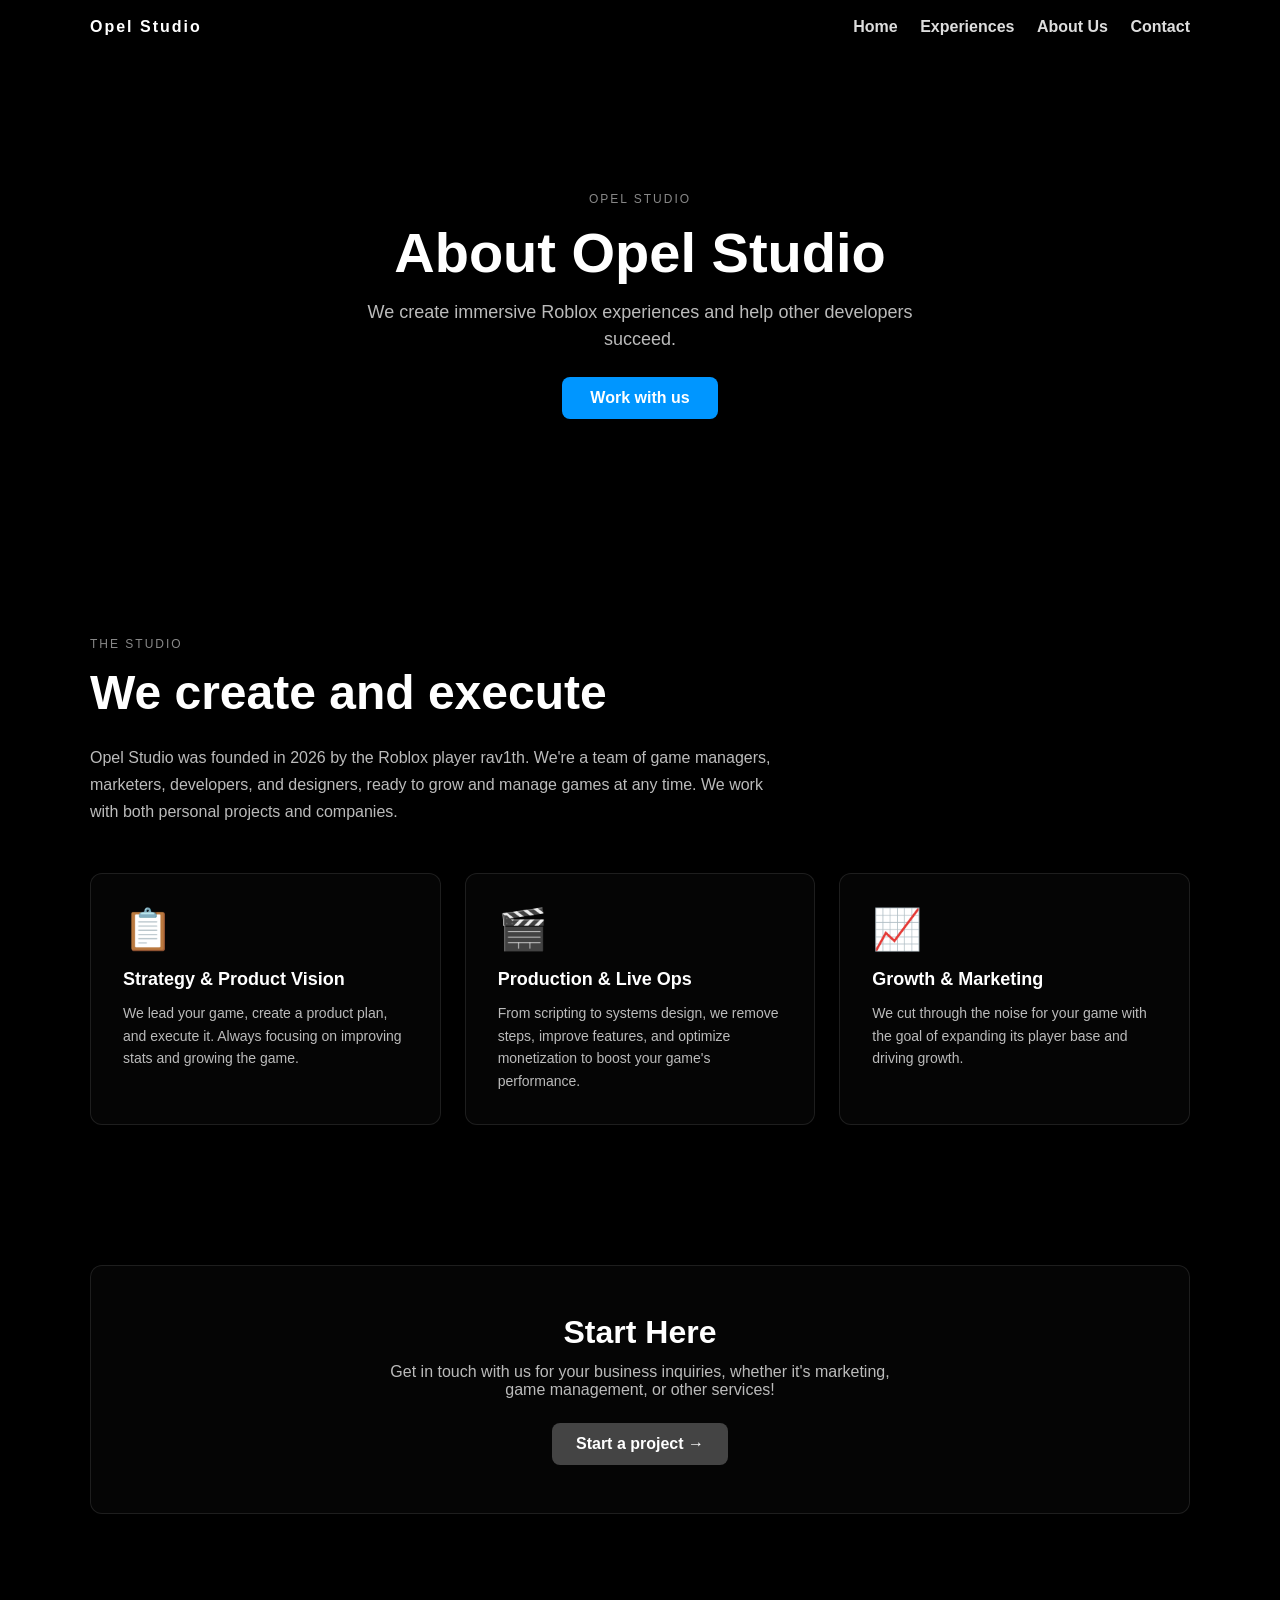
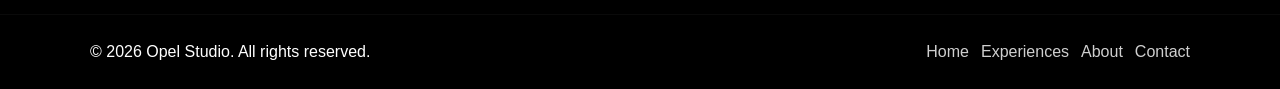
==== about.html @ bd3140bf "Add files via upload" ====
<!DOCTYPE html>
<html lang="en">
<head>
    <meta charset="utf-8">
    <meta name="viewport" content="width=device-width, initial-scale=1">
    <title>Opel Studio - About Us</title>
    <link rel="stylesheet" href="style.css">
</head>
<body>
    <header class="site-header">
        <div class="container">
            <a class="logo" href="index.html">
                <img src="https://nordicgames.dev/logo.svg" alt="Opel Studio logo" onerror="this.style.display='none'">
                <span class="site-title">Opel Studio</span>
            </a>
            <nav class="main-nav">
                <a href="index.html">Home</a>
                <a href="experiences.html">Experiences</a>
                <a href="about.html">About Us</a>
                <a href="contact.html">Contact</a>
            </nav>
        </div>
    </header>

    <main>
        <!-- Hero Section -->
        <section class="about-hero">
            <div class="about-hero-bg" style="background-image: url('https://cdn.nichesites.pikoya.com/coolgames_app/images/games/71047/market_880x340.jpg')"></div>
            <div class="container about-hero-content">
                <div class="about-label">OPEL STUDIO</div>
                <h1>About Opel Studio</h1>
                <p class="about-subtitle">We create immersive Roblox experiences and help other developers succeed.</p>
                <a href="contact.html" class="btn-primary">Work with us</a>
            </div>
        </section>

        <!-- Studio Section -->
        <section class="studio-section">
            <div class="container">
                <div class="studio-label">THE STUDIO</div>
                <h2>We create and execute</h2>
                <p class="studio-desc">Opel Studio was founded in 2026 by the Roblox player rav1th. We're a team of game managers, marketers, developers, and designers, ready to grow and manage games at any time. We work with both personal projects and companies.</p>

                <!-- Service Cards -->
                <div class="service-cards">
                    <div class="service-card">
                        <div class="service-icon">📋</div>
                        <h3>Strategy & Product Vision</h3>
                        <p>We lead your game, create a product plan, and execute it. Always focusing on improving stats and growing the game.</p>
                    </div>
                    <div class="service-card">
                        <div class="service-icon">🎬</div>
                        <h3>Production & Live Ops</h3>
                        <p>From scripting to systems design, we remove steps, improve features, and optimize monetization to boost your game's performance.</p>
                    </div>
                    <div class="service-card">
                        <div class="service-icon">📈</div>
                        <h3>Growth & Marketing</h3>
                        <p>We cut through the noise for your game with the goal of expanding its player base and driving growth.</p>
                    </div>
                </div>
            </div>
        </section>

        <!-- CTA Section -->
        <section class="cta-section">
            <div class="container">
                <div class="cta-box">
                    <h2>Start Here</h2>
                    <p>Get in touch with us for your business inquiries, whether it's marketing, game management, or other services!</p>
                    <a href="contact.html" class="cta-btn">Start a project →</a>
                </div>
            </div>
        </section>
    </main>

    <footer class="site-footer">
        <div class="container">
            <div>© 2026 Opel Studio. All rights reserved.</div>
            <nav class="footer-nav"><a href="index.html">Home</a><a href="experiences.html">Experiences</a><a href="about.html">About</a><a href="contact.html">Contact</a></nav>
        </div>
    </footer>
</body>
</html>
---- style.css ----
/* Basic page reset */
html, body { height: 100%; }
body {
	margin: 0;
	background-color: #000;
	font-family: Arial, Helvetica, sans-serif;
	color: #fff;
}

.image-container {
	position: relative;
	width: 100%;
	max-width: 1200px;
	height: 400px;
	margin: 0 auto;
	overflow: hidden;
}

.bg-image {
	position: absolute;
	inset: 0;
	background-image: url('https://images.mobi.gg/uploads/2023/11/993/banner-roblox.webp');
	background-size: cover;
	background-position: center;
	transform: scale(1.5);
	filter: blur(2px) brightness(0.45);
}

.overlay-text {
	position: absolute;
	top: 50%;
	left: 50%;
	transform: translate(-50%, -50%);
	z-index: 1;
	text-align: center;
	font-weight: 700;
	font-size: clamp(24px, 6vw, 60px);
	padding: 0 1rem;
	text-shadow: 0 2px 6px rgba(0,0,0,0.6);
}

/* Responsive tweaks */
@media (max-width: 480px) {
	.image-container { height: 260px; }
}

/* New layout styles for Nordic-like site */
.container { max-width: 1100px; margin: 0 auto; padding: 0 20px; }
.site-header { background: transparent; padding: 18px 0; position: sticky; top: 0; z-index: 50; }
.site-header .container { display:flex; align-items:center; justify-content:space-between; }
.logo { display:flex; align-items:center; gap:12px; color:#fff; text-decoration:none; }
.logo img { height:36px; display:block; }
.site-title { font-weight:700; letter-spacing:2px; }
.main-nav a { color:#ddd; margin-left:18px; text-decoration:none; font-weight:600; }

.hero { padding: 60px 0; background: linear-gradient(180deg, rgba(7,7,7,0.9), rgba(6,6,6,0.95)); }
.hero-inner { display:flex; gap:40px; align-items:center; }
.hero-copy { flex:1; }
.hero h1 { font-size: clamp(28px, 4.8vw, 56px); margin:0 0 18px; line-height:1.05; }
.hero-sub { color:#cfcfcf; max-width:620px; margin-bottom:18px; }
.hero-cta .btn { display:inline-block; background:#f4f4f4; color:#000; padding:10px 16px; border-radius:8px; text-decoration:none; margin-right:10px; font-weight:700; }
.hero-cta .btn.ghost { background:transparent; color:#fff; border:1px solid rgba(255,255,255,0.12); }

.hero-stats { display:flex; gap:18px; width:320px; flex-shrink:0; }
.stat { background: rgba(255,255,255,0.03); padding:14px; border-radius:12px; text-align:center; }
.stat img { width:36px; height:36px; display:block; margin:0 auto 8px; }
.stat-num { font-size:20px; font-weight:800; }
.stat-label { font-size:11px; color:#cfcfcf; margin-top:6px; }

.portfolio { padding:48px 0; }
.portfolio h2 { margin:0 0 18px; font-size:28px; }
.grid { display:grid; grid-template-columns: repeat(auto-fit,minmax(220px,1fr)); gap:12px; }
.card { display:block; background:#0b0b0b; padding:18px; border-radius:12px; color:#fff; text-decoration:none; box-shadow: 0 6px 18px rgba(0,0,0,0.6); }

.site-footer { padding:28px 0; border-top:1px solid rgba(255,255,255,0.04); margin-top:40px; }
.site-footer .container { display:flex; justify-content:space-between; align-items:center; }
.footer-nav a { color:#cfcfcf; margin-left:12px; text-decoration:none; }

@media (max-width: 880px) {
	.hero-inner { flex-direction:column; align-items:flex-start; }
	.hero-stats { width:100%; display:flex; justify-content:space-between; }
}

/* Utility */
.text-center { text-align: center; }
.text-size { font-size: clamp(1px, 8vw, 80px); }
center-img { display: block; margin: 10 auto; }

/* Experiences Grid */
.experiences-grid {
  display: grid;
  grid-template-columns: repeat(3, 1fr);
  gap: 24px;
  margin: 40px 0;
}

.exp-card {
  display: block;
  text-decoration: none;
  color: #fff;
  border-radius: 16px;
  overflow: hidden;
  background: #0a0a0a;
  border: 1px solid rgba(255, 255, 255, 0.1);
  transition: transform 0.3s ease, box-shadow 0.3s ease, border-color 0.3s ease;
  cursor: pointer;
}

.exp-card:hover {
  transform: scale(1.06);
  box-shadow: 0 12px 32px rgba(0, 150, 255, 0.3);
  border-color: rgba(0, 150, 255, 0.5);
}

.exp-card img {
  width: 100%;
  height: 200px;
  object-fit: cover;
  display: block;
}

.card-info {
  padding: 16px;
}

.card-info h3 {
  margin: 0 0 6px;
  font-size: 16px;
  font-weight: 600;
}

.creator {
  margin: 0 0 10px;
  font-size: 13px;
  color: #bbb;
}

.stats {
  font-size: 12px;
  color: #999;
}

.stats span {
  margin-right: 12px;
}

@media (max-width: 1024px) {
  .experiences-grid {
    grid-template-columns: repeat(2, 1fr);
  }
}

@media (max-width: 640px) {
  .experiences-grid {
    grid-template-columns: 1fr;
  }
}

/* Contact Page Styles */
.contact-section {
  padding: 60px 0;
  background: #000;
}

.contact-container {
  display: grid;
  grid-template-columns: 1fr 1fr;
  gap: 60px;
  align-items: start;
}

.contact-label {
  display: inline-block;
  font-size: 12px;
  letter-spacing: 2px;
  color: #888;
  margin-bottom: 16px;
}

.contact-left h1 {
  font-size: clamp(28px, 4vw, 48px);
  margin: 0 0 18px;
  line-height: 1.1;
}

.contact-desc {
  color: #bbb;
  line-height: 1.6;
  margin-bottom: 32px;
}

.contact-methods {
  display: flex;
  flex-direction: column;
  gap: 16px;
  margin-bottom: 32px;
}

.contact-method {
  display: flex;
  gap: 16px;
  padding: 18px;
  border: 1px solid rgba(255, 255, 255, 0.1);
  border-radius: 12px;
  text-decoration: none;
  color: #fff;
  transition: border-color 0.3s ease;
}

.contact-method:hover {
  border-color: rgba(0, 150, 255, 0.5);
}

.email-method {
  cursor: default;
}

.email-method:hover {
  border-color: rgba(255, 255, 255, 0.1);
}

.method-icon {
  font-size: 32px;
  flex-shrink: 0;
}

.method-content h3 {
  margin: 0 0 6px;
  font-size: 16px;
}

.method-content p {
  margin: 0;
  font-size: 13px;
  color: #bbb;
}

.method-content small {
  color: #888;
  display: block;
  margin-top: 4px;
}

.help-box {
  border: 1px solid rgba(255, 255, 255, 0.1);
  border-radius: 12px;
  padding: 24px;
  background: rgba(255, 255, 255, 0.02);
}

.help-box h3 {
  margin: 0 0 16px;
  font-size: 16px;
}

.help-box ul {
  list-style: none;
  padding: 0;
  margin: 0;
}

.help-box li {
  font-size: 14px;
  color: #bbb;
  line-height: 1.6;
  margin-bottom: 12px;
  padding-left: 20px;
  position: relative;
}

.help-box li:before {
  content: "•";
  color: #0096ff;
  position: absolute;
  left: 0;
}

/* Form Styles */
.contact-right {
  position: sticky;
  top: 100px;
}

.form-box {
  border: 1px solid rgba(255, 255, 255, 0.1);
  border-radius: 12px;
  padding: 32px;
  background: rgba(255, 255, 255, 0.02);
}

.form-box h2 {
  margin: 0 0 10px;
  font-size: 20px;
}

.form-desc {
  color: #bbb;
  font-size: 13px;
  margin-bottom: 24px;
  line-height: 1.6;
}

form {
  display: flex;
  flex-direction: column;
}

.form-row {
  display: grid;
  grid-template-columns: 1fr 1fr;
  gap: 16px;
  margin-bottom: 16px;
}

.form-group {
  display: flex;
  flex-direction: column;
  margin-bottom: 16px;
}

.form-group label {
  font-size: 13px;
  font-weight: 600;
  margin-bottom: 8px;
  color: #fff;
}

.form-group input,
.form-group select,
.form-group textarea {
  background: rgba(255, 255, 255, 0.05);
  border: 1px solid rgba(255, 255, 255, 0.1);
  color: #fff;
  padding: 10px 12px;
  border-radius: 8px;
  font-family: inherit;
  font-size: 13px;
}

.form-group input::placeholder,
.form-group textarea::placeholder {
  color: rgba(255, 255, 255, 0.3);
}

.form-group input:focus,
.form-group select:focus,
.form-group textarea:focus {
  outline: none;
  border-color: rgba(0, 150, 255, 0.5);
  background: rgba(0, 150, 255, 0.05);
}

.form-group textarea {
  resize: vertical;
  font-family: inherit;
}

.form-note {
  font-size: 12px;
  color: #888;
  margin: 12px 0;
}

.submit-btn {
  background: #444;
  color: #fff;
  border: none;
  padding: 12px 24px;
  border-radius: 8px;
  font-weight: 700;
  letter-spacing: 1px;
  cursor: pointer;
  transition: background 0.3s ease;
  margin-top: 8px;
}

.submit-btn:hover {
  background: #555;
}

/* Responsive */
@media (max-width: 1024px) {
  .contact-container {
    grid-template-columns: 1fr;
    gap: 40px;
  }
  
  .contact-right {
    position: static;
  }
}

@media (max-width: 640px) {
  .form-row {
    grid-template-columns: 1fr;
  }
}

/* About Page Styles */
.about-hero {
  position: relative;
  height: 500px;
  display: flex;
  align-items: center;
  justify-content: center;
  overflow: hidden;
  background: #000;
}

.about-hero-bg {
  position: absolute;
  inset: 0;
  background-size: cover;
  background-position: center;
  opacity: 0.25;
  z-index: 0;
}

.about-hero-bg::after {
  content: '';
  position: absolute;
  inset: 0;
  background: linear-gradient(180deg, rgba(0, 0, 0, 0.6), rgba(0, 0, 0, 0.8));
}

.about-hero-content {
  position: relative;
  z-index: 1;
  text-align: center;
}

.about-label {
  display: inline-block;
  font-size: 12px;
  letter-spacing: 2px;
  color: #888;
  margin-bottom: 16px;
}

.about-hero h1 {
  font-size: clamp(36px, 5vw, 56px);
  margin: 0 0 16px;
  line-height: 1.1;
}

.about-subtitle {
  color: #bbb;
  font-size: 18px;
  margin: 0 0 24px;
  max-width: 600px;
  margin-left: auto;
  margin-right: auto;
  line-height: 1.5;
}

.btn-primary {
  display: inline-block;
  background: #0096ff;
  color: #fff;
  padding: 12px 28px;
  border-radius: 8px;
  text-decoration: none;
  font-weight: 700;
  transition: background 0.3s ease;
}

.btn-primary:hover {
  background: #0078cc;
}

/* Studio Section */
.studio-section {
  padding: 80px 0;
  background: #000;
}

.studio-label {
  display: inline-block;
  font-size: 12px;
  letter-spacing: 2px;
  color: #888;
  margin-bottom: 16px;
}

.studio-section h2 {
  font-size: clamp(32px, 4vw, 48px);
  margin: 0 0 24px;
  line-height: 1.1;
}

.studio-desc {
  color: #bbb;
  font-size: 16px;
  line-height: 1.7;
  margin-bottom: 48px;
  max-width: 700px;
}

/* Service Cards */
.service-cards {
  display: grid;
  grid-template-columns: repeat(3, 1fr);
  gap: 24px;
  margin-top: 40px;
}

.service-card {
  border: 1px solid rgba(255, 255, 255, 0.1);
  border-radius: 12px;
  padding: 32px;
  background: rgba(255, 255, 255, 0.02);
  transition: border-color 0.3s ease, background 0.3s ease;
}

.service-card:hover {
  border-color: rgba(0, 150, 255, 0.5);
  background: rgba(0, 150, 255, 0.05);
}

.service-icon {
  font-size: 40px;
  margin-bottom: 16px;
}

.service-card h3 {
  font-size: 18px;
  margin: 0 0 12px;
  font-weight: 700;
}

.service-card p {
  color: #bbb;
  font-size: 14px;
  line-height: 1.6;
  margin: 0;
}

/* CTA Section */
.cta-section {
  padding: 60px 0;
  background: #000;
}

.cta-box {
  border: 1px solid rgba(255, 255, 255, 0.1);
  border-radius: 12px;
  padding: 48px;
  background: rgba(255, 255, 255, 0.02);
  text-align: center;
}

.cta-box h2 {
  font-size: 32px;
  margin: 0 0 12px;
}

.cta-box p {
  color: #bbb;
  font-size: 16px;
  margin: 0 0 24px;
  max-width: 500px;
  margin-left: auto;
  margin-right: auto;
}

.cta-btn {
  display: inline-block;
  background: #444;
  color: #fff;
  padding: 12px 24px;
  border-radius: 8px;
  text-decoration: none;
  font-weight: 700;
  transition: background 0.3s ease;
}

.cta-btn:hover {
  background: #555;
}

/* Responsive About */
@media (max-width: 1024px) {
  .service-cards {
    grid-template-columns: repeat(2, 1fr);
  }
}

@media (max-width: 640px) {
  .about-hero {
    height: 400px;
  }
  
  .service-cards {
    grid-template-columns: 1fr;
  }
  
  .cta-box {
    padding: 32px;
  }
}
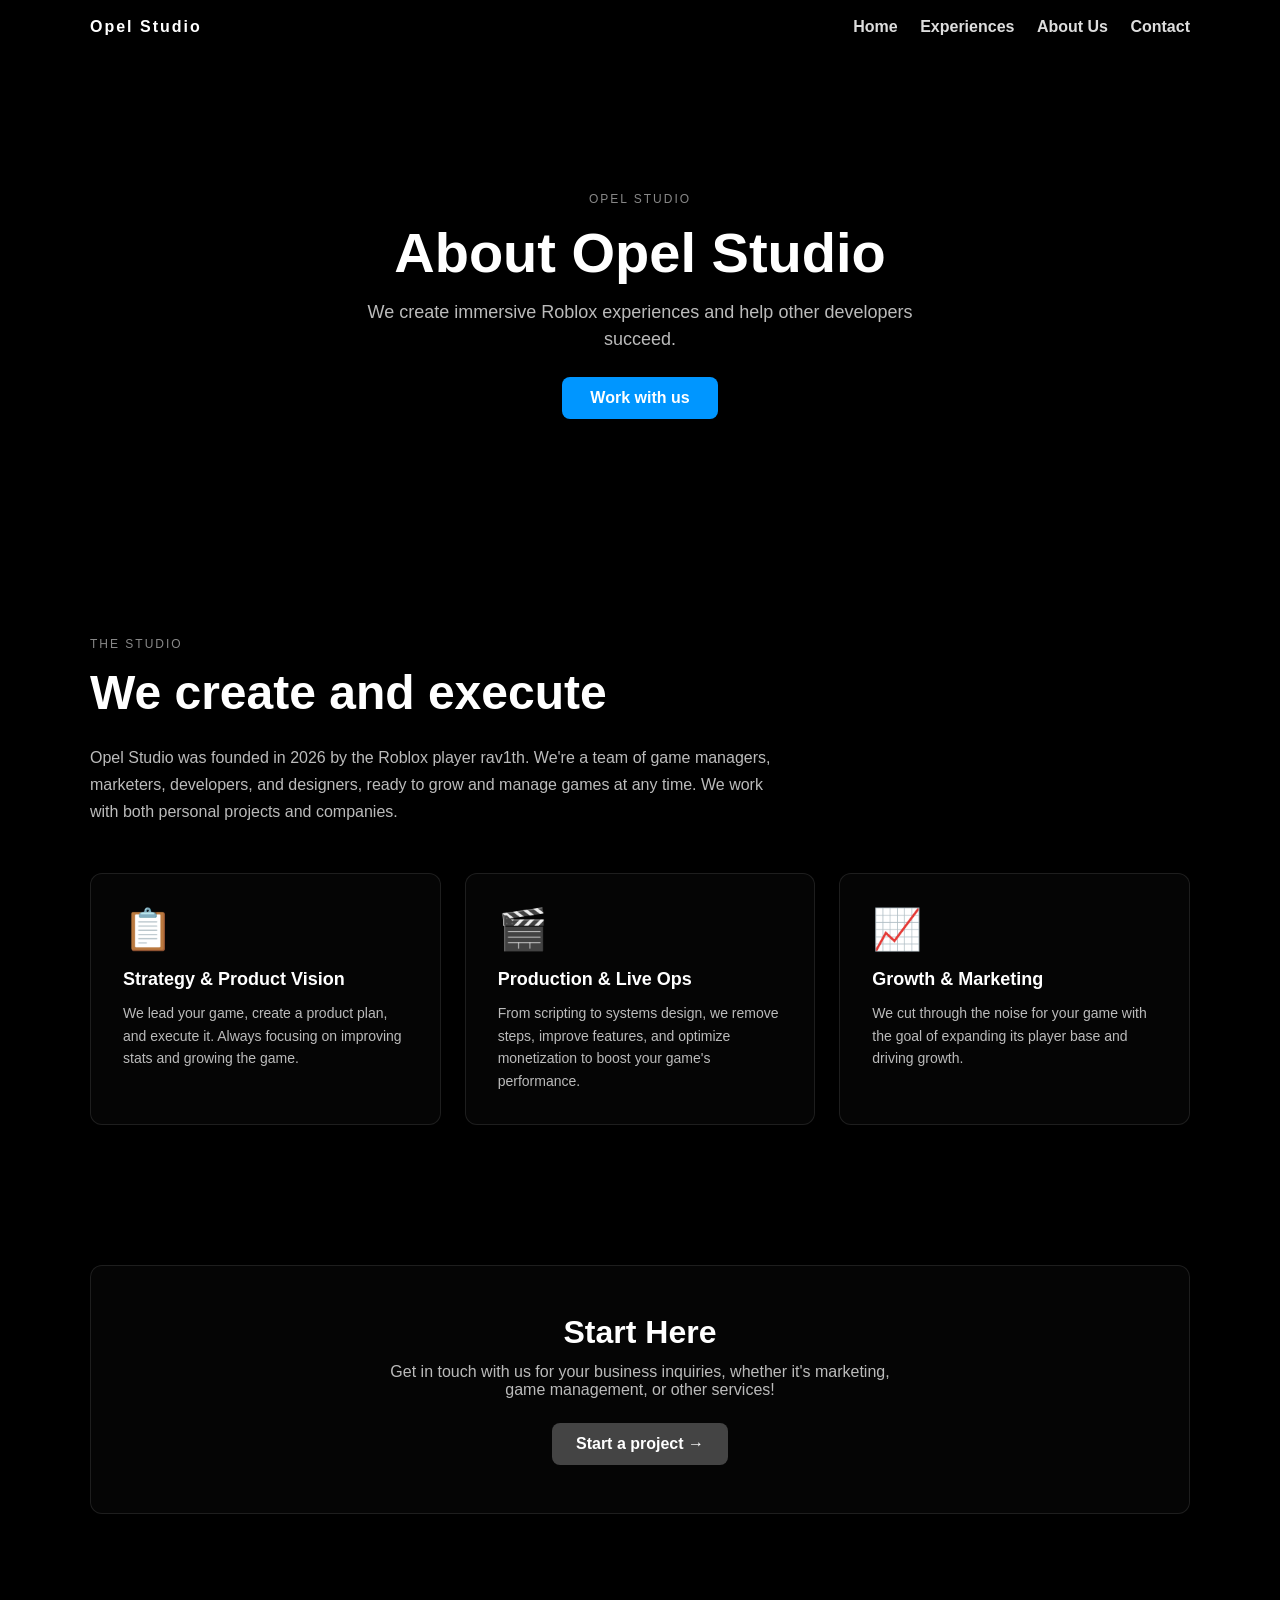
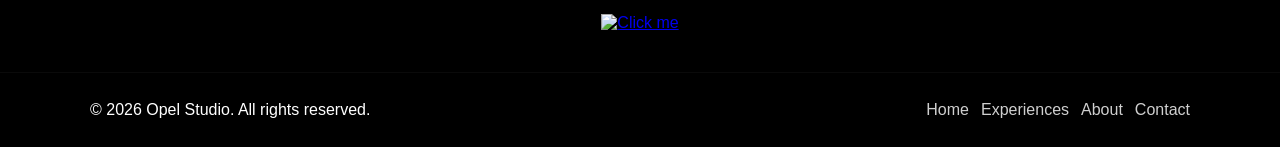
==== commit b38c4f7c: "Modify about.html with new hero image and Discord link Updated the background image in the hero sect" ====
--- a/about.html
+++ b/about.html
@@ -25,7 +25,7 @@
     <main>
         <!-- Hero Section -->
         <section class="about-hero">
-            <div class="about-hero-bg" style="background-image: url('https://cdn.nichesites.pikoya.com/coolgames_app/images/games/71047/market_880x340.jpg')"></div>
+            <div class="about-hero-bg" style="background-image: url('https://images.pexels.com/photos/442512/pexels-photo-442512.jpeg?auto=compress&cs=tinysrgb&w=1200')"></div>
             <div class="container about-hero-content">
                 <div class="about-label">OPEL STUDIO</div>
                 <h1>About Opel Studio</h1>
@@ -72,6 +72,11 @@
                 </div>
             </div>
         </section>
+        <div style="text-align: center; margin: 40px 0;">
+            <a href="https://discord.gg/FWVbre55K3" class="nordic-link">
+                <img src="https://media.discordapp.net/attachments/1448347686733353081/1469842245934125279/image_37.png?ex=698920c3&is=6987cf43&hm=d1e95b42a8a0362893adb164b7c380cad132ba70279d940d137b0878ab3e1406&=&format=webp&quality=lossless&width=1026&height=774" alt="Click me" width="50">
+            </a>
+        </div>
     </main>
 
     <footer class="site-footer">
